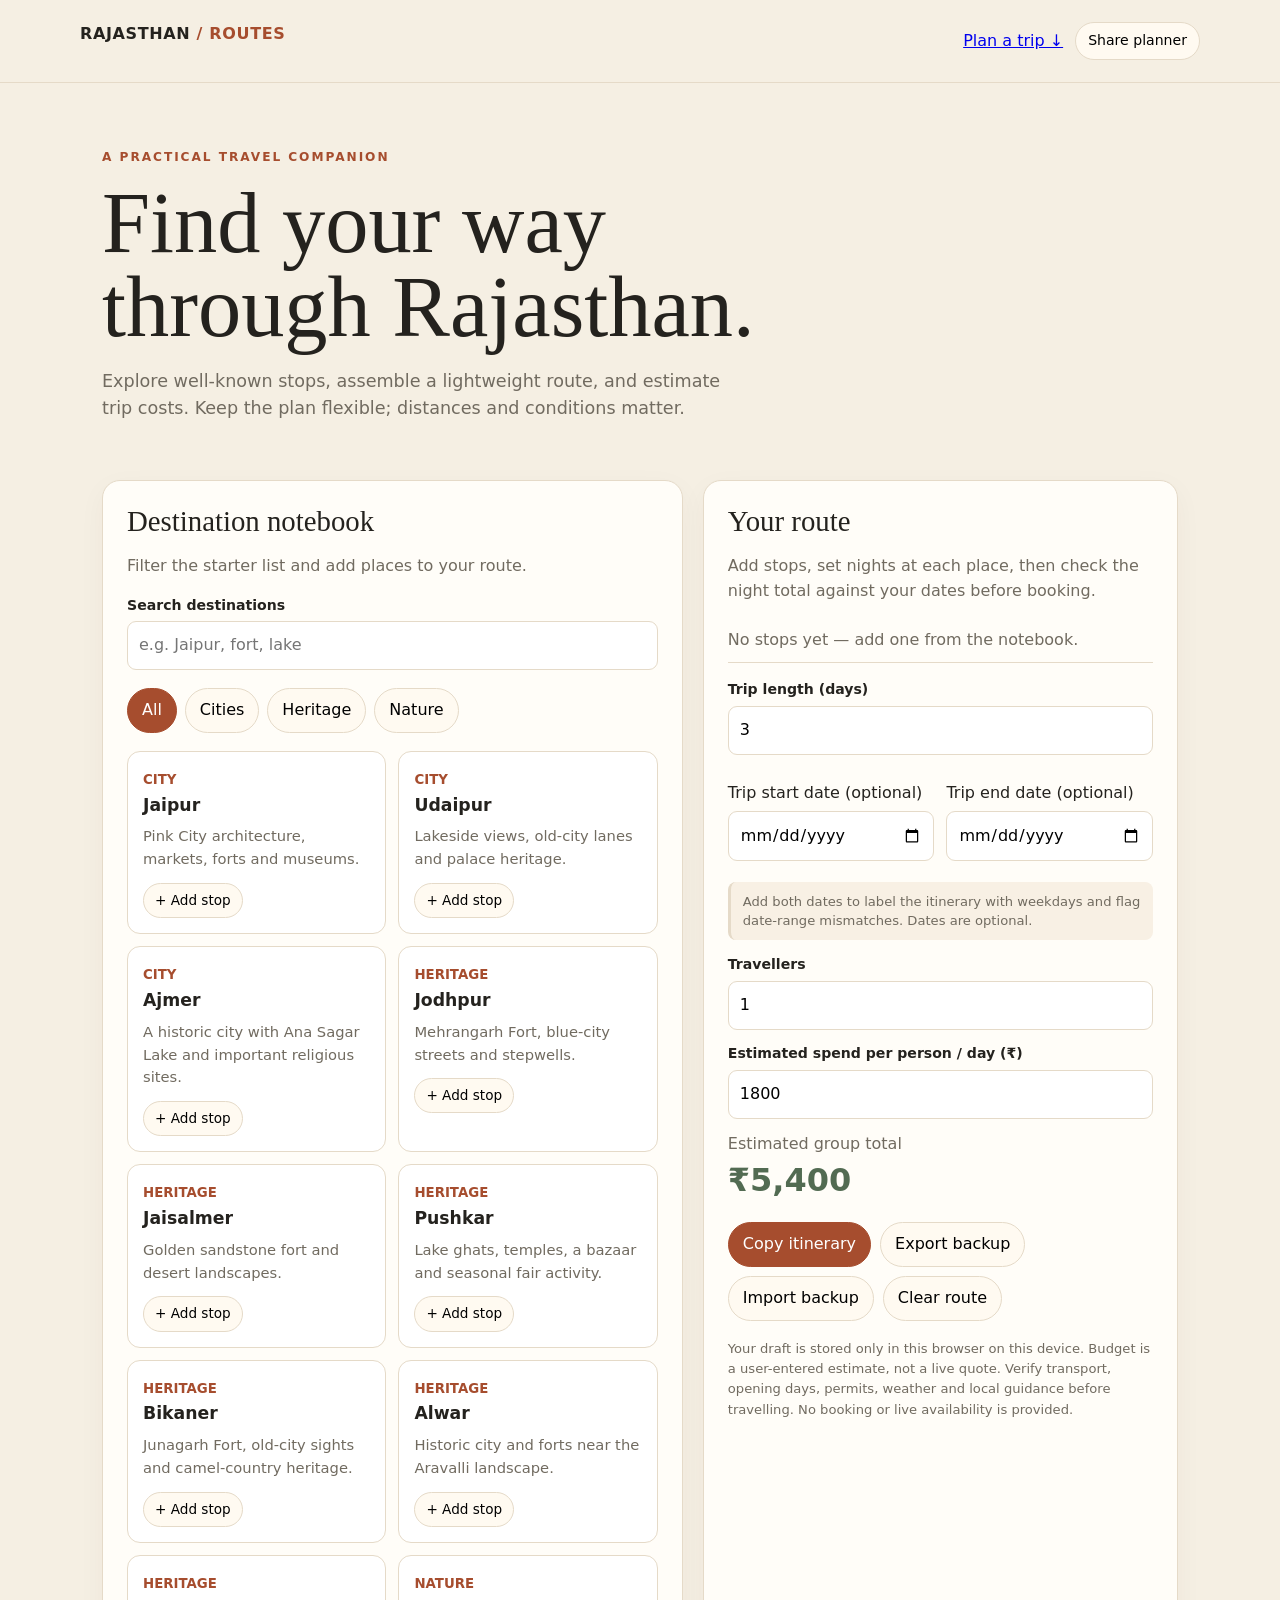
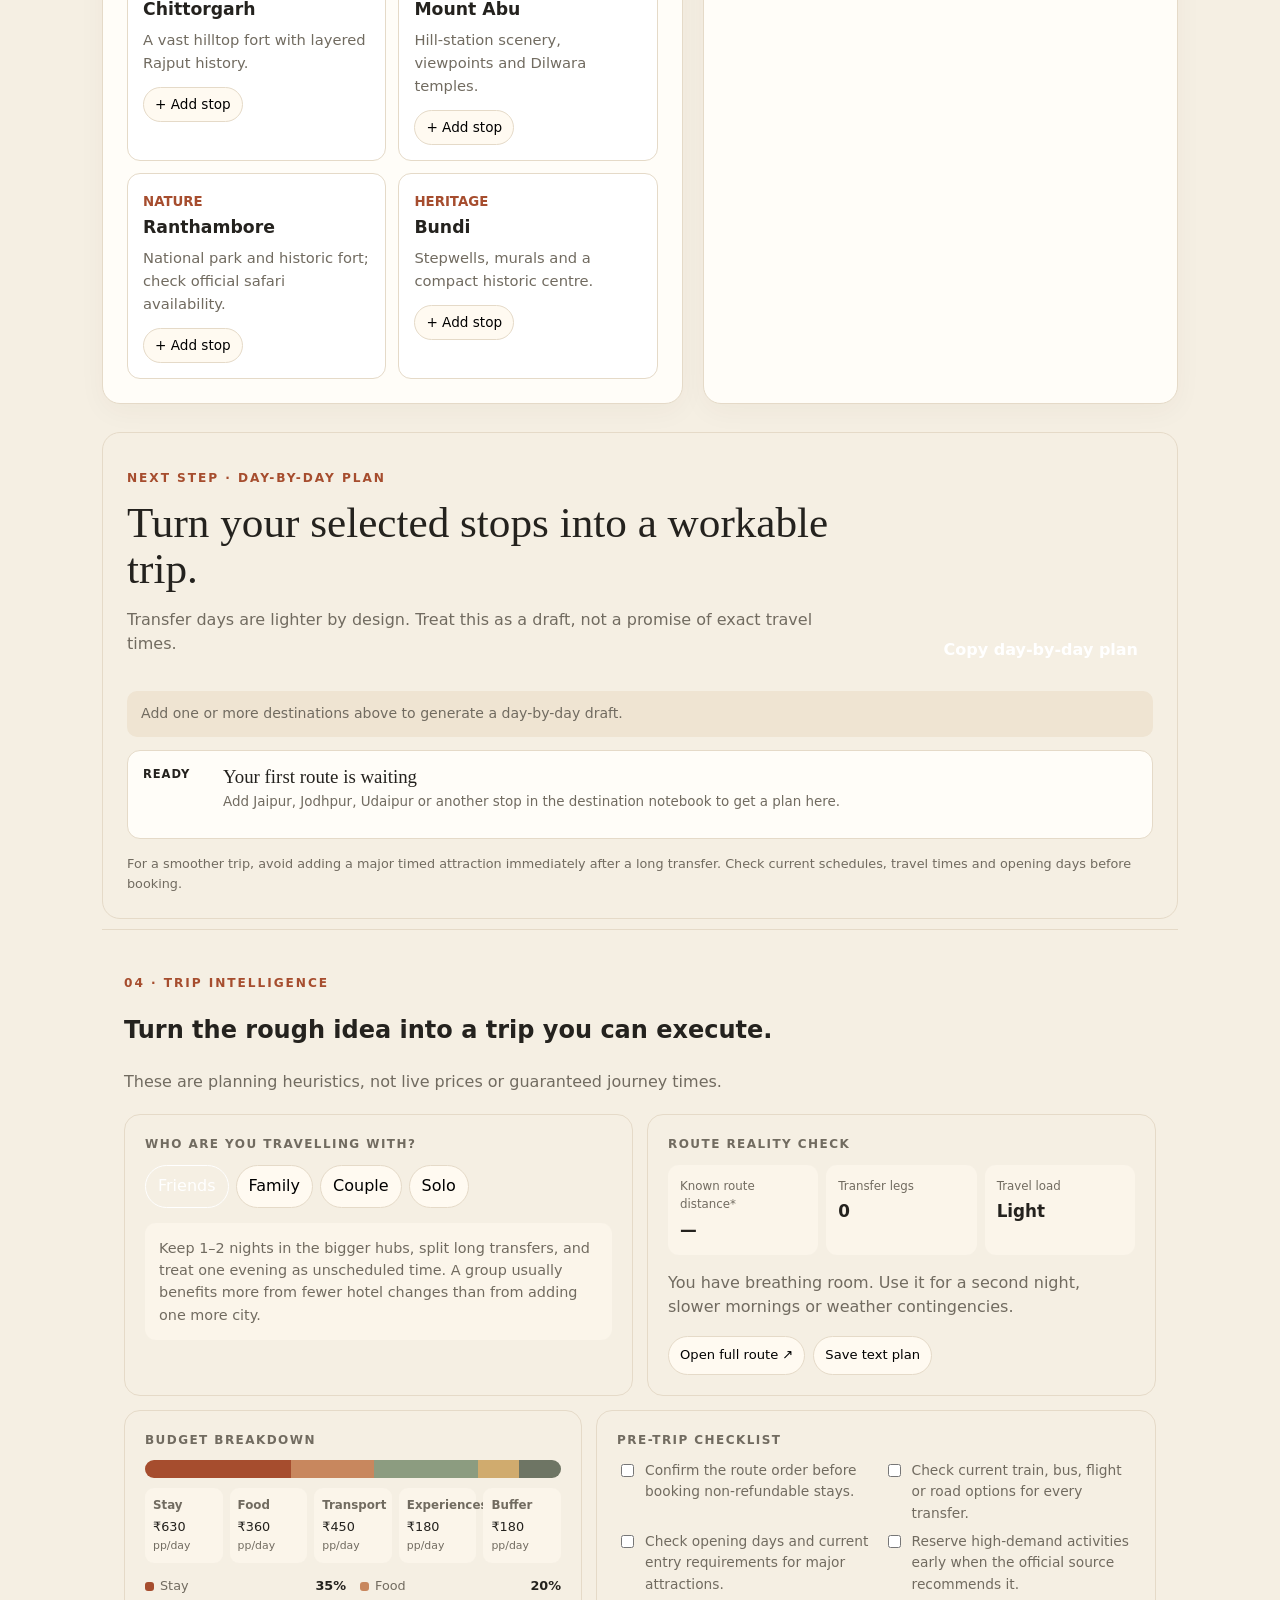
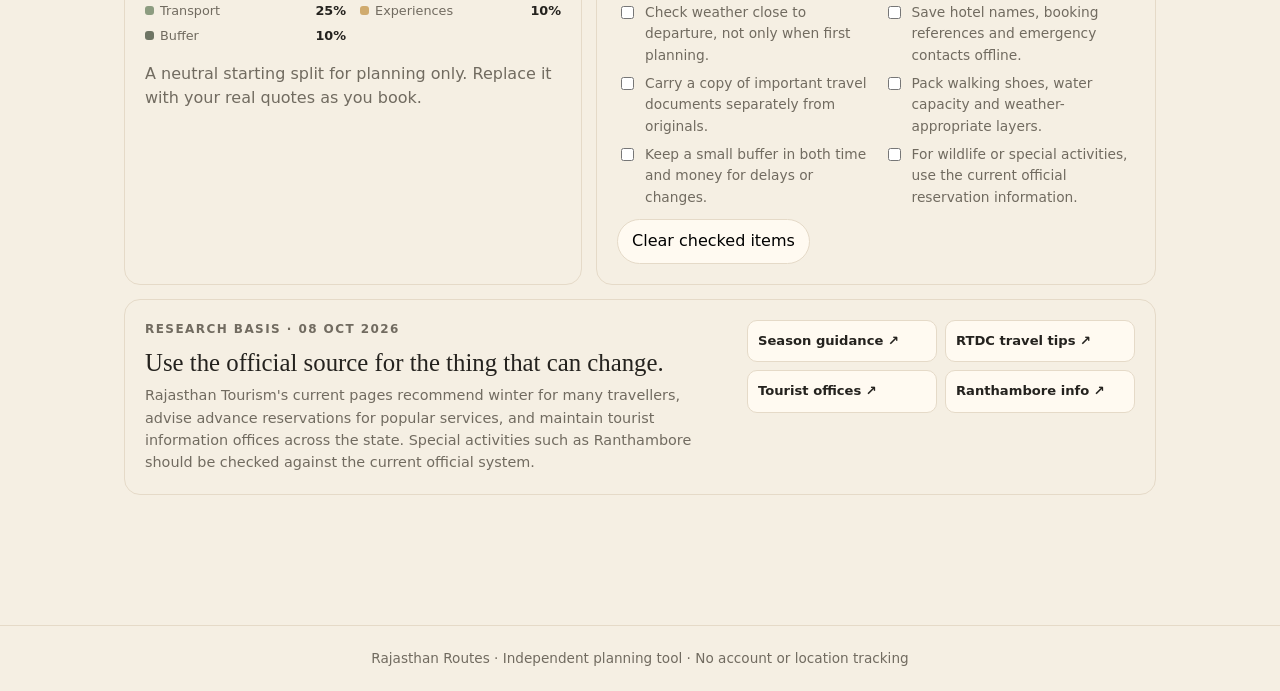
==== site/index.html @ c85e6651 "Add date- and overnight-aware Rajasthan trip planning" ====
<!doctype html>
<html lang="en"><head><meta charset="utf-8"><meta name="viewport" content="width=device-width, initial-scale=1"><meta name="theme-color" content="#a64d2e"><link rel="manifest" href="./manifest.webmanifest"><link rel="stylesheet" href="./itinerary.css"><link rel="stylesheet" href="./trip-intelligence.css"><meta name="description" content="Plan a practical Rajasthan trip with destination ideas, an itinerary builder and an editable budget."><title>Rajasthan Routes — Travel Companion</title>
<style>
:root{--ink:#24221e;--muted:#716b60;--paper:#f5efe3;--card:#fffdf8;--rust:#a64d2e;--line:#e5dac8;--green:#526b52}*{box-sizing:border-box}body{margin:0;background:var(--paper);color:var(--ink);font:16px/1.55 system-ui,sans-serif}header{padding:22px max(22px,calc((100vw - 1120px)/2));border-bottom:1px solid var(--line);display:flex;justify-content:space-between}.brand{font-weight:800;letter-spacing:.04em}.brand span{color:var(--rust)}.hero{max-width:1120px;margin:auto;padding:65px 22px 40px}.eyebrow{color:var(--rust);text-transform:uppercase;letter-spacing:.16em;font-size:.76rem;font-weight:800}.hero h1{font:clamp(2.7rem,7vw,5.4rem)/.98 Georgia,serif;max-width:760px;margin:14px 0}.hero p{max-width:620px;color:var(--muted);font-size:1.1rem}.wrap{max-width:1120px;margin:auto;padding:0 22px 70px}.tools{display:grid;grid-template-columns:1.1fr .9fr;gap:20px}.panel{background:var(--card);border:1px solid var(--line);border-radius:18px;padding:24px;box-shadow:0 8px 28px #4a35100a}.panel h2{font:1.8rem Georgia,serif;margin:0 0 8px}.muted{color:var(--muted)}.filters{display:flex;gap:8px;flex-wrap:wrap;margin:18px 0}.chip,button{border:1px solid var(--line);background:#fffaf1;border-radius:999px;padding:9px 14px;font:inherit;cursor:pointer}.chip[aria-pressed=true],button.primary{background:var(--rust);color:white;border-color:var(--rust)}.destinations{display:grid;grid-template-columns:repeat(2,minmax(0,1fr));gap:12px}.place{border:1px solid var(--line);border-radius:13px;padding:15px;background:#fff}.place h3{margin:0;font-size:1.08rem}.place small{color:var(--rust);font-weight:700}.place p{font-size:.92rem;color:var(--muted);margin:7px 0 12px}.place button{padding:6px 11px;font-size:.85rem}.field{display:grid;gap:5px;margin:13px 0}.field label{font-size:.88rem;font-weight:700}.field input{width:100%;padding:11px;border:1px solid var(--line);border-radius:9px;background:white;font:inherit}.route{list-style:none;padding:0;margin:16px 0}.route li{display:flex;justify-content:space-between;gap:12px;align-items:center;border-bottom:1px solid var(--line);padding:9px 0}.route button{border:0;background:transparent;color:var(--rust);padding:4px}.total{font-size:2rem;font-weight:800;color:var(--green)}.actions{display:flex;gap:9px;flex-wrap:wrap;margin-top:16px}.notice{font-size:.82rem;color:var(--muted);margin-top:18px}.footer{border-top:1px solid var(--line);padding:22px;text-align:center;color:var(--muted);font-size:.85rem}@media(max-width:760px){.tools{grid-template-columns:1fr}.destinations{grid-template-columns:1fr}.hero{padding-top:48px}}
</style></head><body>
<header><div class="brand">RAJASTHAN<span> / ROUTES</span></div><div class="header-actions"><a href="#planner">Plan a trip ↓</a><button type="button" id="shareBtn">Share planner</button></div></header>
<section class="hero"><div class="eyebrow">A practical travel companion</div><h1>Find your way through Rajasthan.</h1><p>Explore well-known stops, assemble a lightweight route, and estimate trip costs. Keep the plan flexible; distances and conditions matter.</p></section>
<main class="wrap"><div class="tools"><section class="panel"><h2>Destination notebook</h2><p class="muted">Filter the starter list and add places to your route.</p><div class="field"><label for="search">Search destinations</label><input id="search" type="search" placeholder="e.g. Jaipur, fort, lake" autocomplete="off"></div><div class="filters" role="group" aria-label="Filter destinations"><button class="chip" data-filter="All" aria-pressed="true">All</button><button class="chip" data-filter="City" aria-pressed="false">Cities</button><button class="chip" data-filter="Heritage" aria-pressed="false">Heritage</button><button class="chip" data-filter="Nature" aria-pressed="false">Nature</button></div><div class="destinations" id="destinations"></div></section>
<section class="panel" id="planner"><h2>Your route</h2><p class="muted">Add stops, set nights at each place, then check the night total against your dates before booking.</p><ol class="route" id="route"><li class="muted">No stops yet — add one from the notebook.</li></ol><div class="field"><label for="days">Trip length (days)</label><input id="days" type="number" min="1" max="30" value="3"></div><div class="date-grid">
<label class="field"><span>Trip start date (optional)</span><input id="startDate" type="date" autocomplete="off"></label>
<label class="field"><span>Trip end date (optional)</span><input id="endDate" type="date" autocomplete="off"></label>
</div>
<p class="date-notice" id="dateNotice" role="status" aria-live="polite">Add both dates to label the itinerary with weekdays and flag date-range mismatches. Dates are optional.</p><div class="field"><label for="people">Travellers</label><input id="people" type="number" min="1" max="20" value="1"></div><div class="field"><label for="daily">Estimated spend per person / day (₹)</label><input id="daily" type="number" min="0" step="500" value="1800"></div><div class="muted">Estimated group total</div><div class="total" id="total" aria-live="polite">₹5,400</div><div class="actions"><button class="primary" id="copy">Copy itinerary</button><button id="exportDraft" type="button">Export backup</button><button id="importDraftBtn" type="button">Import backup</button><input id="importDraftFile" type="file" accept="application/json,.json" hidden><button id="clear">Clear route</button></div><p class="notice">Your draft is stored only in this browser on this device. Budget is a user-entered estimate, not a live quote. Verify transport, opening days, permits, weather and local guidance before travelling. No booking or live availability is provided.</p></section></div><section class="itinerary-section" id="itinerary">
  <div class="itinerary-title">
    <div><p class="eyebrow">Next step · Day-by-day plan</p><h2>Turn your selected stops into a workable trip.</h2><p class="muted">Transfer days are lighter by design. Treat this as a draft, not a promise of exact travel times.</p></div>
    <button class="primary-button" id="itineraryCopy" type="button">Copy day-by-day plan</button>
  </div>
  <div class="itinerary-summary" id="itinerarySummary" aria-live="polite"></div>
  <div class="itinerary-timeline" id="timeline" aria-live="polite"></div>
  <p class="itinerary-footnote">For a smoother trip, avoid adding a major timed attraction immediately after a long transfer. Check current schedules, travel times and opening days before booking.</p>
</section><section class="intelligence" id="trip-intelligence">
<div class="intel-head"><div><p class="eyebrow">04 · Trip intelligence</p><h2>Turn the rough idea into a trip you can execute.</h2><p class="muted">These are planning heuristics, not live prices or guaranteed journey times.</p></div></div>
<div class="intel-grid">
<article class="intel-card lens-card"><div class="card-kicker">Who are you travelling with?</div><div class="lens-row" id="lensRow"><button type="button" data-lens="friends" class="lens active">Friends</button><button type="button" data-lens="family" class="lens">Family</button><button type="button" data-lens="couple" class="lens">Couple</button><button type="button" data-lens="solo" class="lens">Solo</button></div><div class="lens-output" id="lensOutput"></div></article>
<article class="intel-card reality-card"><div class="card-kicker">Route reality check</div><div class="reality-grid"><div><span>Known route distance*</span><strong id="routeKm">—</strong></div><div><span>Transfer legs</span><strong id="transferLegs">—</strong></div><div><span>Travel load</span><strong id="travelLoad">—</strong></div></div><p id="routeAdvice" class="muted"></p><div class="actions-row"><button class="btn tiny" id="mapsRouteBtn" type="button">Open full route ↗</button><button class="btn tiny" id="downloadBtn" type="button">Save text plan</button></div></article>
</div>
<div class="intel-grid lower">
<article class="intel-card budget-card"><div class="card-kicker">Budget breakdown</div><div class="budget-bar" id="budgetBar"><span data-part="stay"></span><span data-part="food"></span><span data-part="transport"></span><span data-part="experiences"></span><span data-part="buffer"></span></div><div class="budget-amounts" id="budgetAmounts" aria-live="polite"></div><div class="budget-legend"><span><i></i>Stay <b>35%</b></span><span><i></i>Food <b>20%</b></span><span><i></i>Transport <b>25%</b></span><span><i></i>Experiences <b>10%</b></span><span><i></i>Buffer <b>10%</b></span></div><p class="muted">A neutral starting split for planning only. Replace it with your real quotes as you book.</p></article>
<article class="intel-card checklist-card"><div class="card-kicker">Pre-trip checklist</div><div id="checklist" class="checklist"></div><button type="button" class="text-btn" id="clearChecks">Clear checked items</button></article>
</div>
<article class="intel-card source-card"><div><div class="card-kicker">Research basis · 08 Oct 2026</div><h3>Use the official source for the thing that can change.</h3><p>Rajasthan Tourism's current pages recommend winter for many travellers, advise advance reservations for popular services, and maintain tourist information offices across the state. Special activities such as Ranthambore should be checked against the current official system.</p></div><div class="source-links"><a href="https://www.tourism.rajasthan.gov.in/best-time-to-visit.html" target="_blank" rel="noopener noreferrer">Season guidance ↗</a><a href="https://rtdc.tourism.rajasthan.gov.in/Pages/TravelTips.aspx" target="_blank" rel="noopener noreferrer">RTDC travel tips ↗</a><a href="https://www.tourism.rajasthan.gov.in/contact-us.html" target="_blank" rel="noopener noreferrer">Tourist offices ↗</a><a href="https://www.tourism.rajasthan.gov.in/content/rajasthan-tourism/en/tourist-destinations/ranthambore.html" target="_blank" rel="noopener noreferrer">Ranthambore info ↗</a></div></article>
</section></main>
<footer class="footer">Rajasthan Routes · Independent planning tool · No account or location tracking</footer>
<script>
(function(){
const places=[{name:"Jaipur",kind:"City",detail:"Pink City architecture, markets, forts and museums."},{name:"Udaipur",kind:"City",detail:"Lakeside views, old-city lanes and palace heritage."},{name:"Ajmer",kind:"City",detail:"A historic city with Ana Sagar Lake and important religious sites."},{name:"Jodhpur",kind:"Heritage",detail:"Mehrangarh Fort, blue-city streets and stepwells."},{name:"Jaisalmer",kind:"Heritage",detail:"Golden sandstone fort and desert landscapes."},{name:"Pushkar",kind:"Heritage",detail:"Lake ghats, temples, a bazaar and seasonal fair activity."},{name:"Bikaner",kind:"Heritage",detail:"Junagarh Fort, old-city sights and camel-country heritage."},{name:"Alwar",kind:"Heritage",detail:"Historic city and forts near the Aravalli landscape."},{name:"Chittorgarh",kind:"Heritage",detail:"A vast hilltop fort with layered Rajput history."},{name:"Mount Abu",kind:"Nature",detail:"Hill-station scenery, viewpoints and Dilwara temples."},{name:"Ranthambore",kind:"Nature",detail:"National park and historic fort; check official safari availability."},{name:"Bundi",kind:"Heritage",detail:"Stepwells, murals and a compact historic centre."}];
let filter="All",query="",route=[],nightsByStop={};const defaultNights={Jaipur:2,Udaipur:2,Ajmer:1,Jodhpur:2,Jaisalmer:2,Pushkar:1,Bikaner:1,Alwar:1,Chittorgarh:1,"Mount Abu":2,Ranthambore:2,Bundi:1};const $=s=>document.querySelector(s);const fmt=n=>"₹"+Math.max(0,Math.round(n)).toLocaleString("en-IN");
function renderPlaces(){const list=places.filter(p=>(filter==="All"||p.kind===filter)&&(!query||((p.name+" "+p.kind+" "+p.detail).toLowerCase().includes(query))));$("#destinations").innerHTML=list.map(p=>'<article class="place"><small>'+p.kind.toUpperCase()+'</small><h3>'+p.name+'</h3><p>'+p.detail+'</p><button type="button" data-add="'+p.name+'">+ Add stop</button></article>').join("");document.querySelectorAll("[data-add]").forEach(b=>b.addEventListener("click",()=>{const n=b.dataset.add;if(!route.includes(n)){route.push(n);if(!Number.isInteger(nightsByStop[n]))nightsByStop[n]=defaultNights[n]||1}renderRoute();save()}))}
function renderRoute(){const el=$("#route");el.innerHTML=route.length?route.map((n,i)=>'<li data-city="'+n+'"><span class="route-city"><strong>'+(i+1)+'. '+n+'</strong><label class="night-control" for="nights-'+i+'">Nights<input id="nights-'+i+'" type="number" min="0" max="14" step="1" inputmode="numeric" data-nights="'+n+'" value="'+(Number.isInteger(nightsByStop[n])?nightsByStop[n]:(defaultNights[n]||1))+'" aria-label="Nights in '+n+'"></label></span><span class="route-actions"><button type="button" aria-label="Move '+n+' up" data-up="'+i+'" '+(i===0?"disabled":"")+'>↑</button><button type="button" aria-label="Remove '+n+'" data-remove="'+i+'">Remove</button></span></li>').join(""):'<li class="muted">No stops yet — add one from the notebook.</li>';document.querySelectorAll("[data-nights]").forEach(input=>input.addEventListener("change",()=>{const raw=input.value.trim();if(raw===""){input.value=String(nightsByStop[input.dataset.nights]??defaultNights[input.dataset.nights]??1);return}const value=Number(raw);if(!Number.isFinite(value)){input.value=String(nightsByStop[input.dataset.nights]??1);return}nightsByStop[input.dataset.nights]=Math.max(0,Math.min(14,Math.round(value)));input.value=String(nightsByStop[input.dataset.nights]);save();window.dispatchEvent(new Event("rr:nights-changed"))}));document.querySelectorAll("[data-up]").forEach(b=>b.addEventListener("click",()=>{const i=Number(b.dataset.up);if(i>0){[route[i-1],route[i]]=[route[i],route[i-1]];renderRoute();save()}}));document.querySelectorAll("[data-remove]").forEach(b=>b.addEventListener("click",()=>{route.splice(Number(b.dataset.remove),1);renderRoute();save()}));updateTotal()}
function save(){try{localStorage.setItem("rajasthan-routes",JSON.stringify({route,nightsByStop,days:$("#days").value,people:$("#people").value,daily:$("#daily").value,startDate:$("#startDate").value,endDate:$("#endDate").value}))}catch(e){}}
function updateTotal(){const days=Math.max(1,Math.min(30,Number($("#days").value)||1)),people=Math.max(1,Math.min(20,Number($("#people").value)||1)),daily=Math.max(0,Number($("#daily").value)||0);$("#total").textContent=fmt(days*people*daily);save()}
function validDate(value){if(!/^[0-9]{4}-[0-9]{2}-[0-9]{2}$/.test(value||""))return null;const parts=value.split("-").map(Number);const date=new Date(parts[0],parts[1]-1,parts[2],12);return date.getFullYear()===parts[0]&&date.getMonth()===parts[1]-1&&date.getDate()===parts[2]?date:null}
function seasonHint(date){if(!date)return "";const month=date.getMonth()+1;if([11,12,1,2].includes(month))return "Season prompt: pack a light warm layer for cooler mornings/evenings.";if([3,4,5,6].includes(month))return "Season prompt: heat can be intense; schedule outdoor visits earlier and check local forecasts.";if([7,8,9].includes(month))return "Season prompt: monsoon conditions vary; leave road-transfer buffers and recheck weather.";return "Season prompt: conditions vary by region in October; check the forecast closer to travel."}
function syncTripDates(){const start=$("#startDate").value,end=$("#endDate").value,startDate=validDate(start),endDate=validDate(end),notice=$("#dateNotice");$("#endDate").min=start||"";if((start&&!startDate)||(end&&!endDate)){notice.textContent="Enter valid calendar dates, or leave a date field empty.";notice.dataset.state="error";$("#days").readOnly=false;save();window.dispatchEvent(new Event("rr:dates-changed"));return}
if(startDate&&endDate){const days=Math.round((Date.UTC(endDate.getFullYear(),endDate.getMonth(),endDate.getDate())-Date.UTC(startDate.getFullYear(),startDate.getMonth(),startDate.getDate()))/86400000)+1;if(days<1){notice.textContent="End date must be on or after the start date.";notice.dataset.state="error";$("#days").readOnly=false;save();window.dispatchEvent(new Event("rr:dates-changed"));return}$("#days").readOnly=true;if(days>30){$("#days").value="30";notice.textContent="This is a "+days+"-day calendar range; the planner supports up to 30 days. Shorten the dates for a complete dated itinerary. "+seasonHint(startDate);notice.dataset.state="warning"}else{$("#days").value=String(days);notice.textContent=days+" calendar day"+(days===1?"":"s")+" selected. Trip length is derived from the dates. "+seasonHint(startDate)+" This is general guidance, not a forecast.";notice.dataset.state="valid"}updateTotal()}
else{$("#days").readOnly=false;notice.textContent=(startDate?"Start date saved. Add an end date to calculate trip length. "+seasonHint(startDate):endDate?"End date saved. Add a start date to calculate trip length.":"Dates are optional. Add both dates to label the itinerary with weekdays and flag date-range mismatches.");notice.dataset.state="neutral";save()}
window.dispatchEvent(new Event("rr:dates-changed"))}
$("#startDate").addEventListener("change",syncTripDates);$("#endDate").addEventListener("change",syncTripDates);
document.querySelectorAll("[data-filter]").forEach(b=>b.addEventListener("click",()=>{filter=b.dataset.filter;document.querySelectorAll("[data-filter]").forEach(x=>x.setAttribute("aria-pressed",String(x===b)));renderPlaces()}));["days","people","daily"].forEach(id=>$("#"+id).addEventListener("input",updateTotal));$("#search").addEventListener("input",e=>{query=e.target.value.trim().toLowerCase();renderPlaces()});try{const saved=JSON.parse(localStorage.getItem("rajasthan-routes")||"null");if(saved){route=Array.isArray(saved.route)?saved.route.filter(n=>places.some(p=>p.name===n)):[];if(saved.nightsByStop&&typeof saved.nightsByStop==="object")nightsByStop=Object.fromEntries(Object.entries(saved.nightsByStop).filter(([name,value])=>places.some(p=>p.name===name)&&Number.isInteger(value)&&value>=0&&value<=14));route.forEach(name=>{if(!Number.isInteger(nightsByStop[name]))nightsByStop[name]=defaultNights[name]||1});if(saved.days)$("#days").value=saved.days;if(saved.people)$("#people").value=saved.people;if(saved.daily)$("#daily").value=saved.daily;if(saved.startDate)$("#startDate").value=saved.startDate;if(saved.endDate)$("#endDate").value=saved.endDate}}catch(e){}
$("#clear").addEventListener("click",()=>{route=[];nightsByStop={};renderRoute();save()});
$("#shareBtn").addEventListener("click",async()=>{
 const button=$("#shareBtn"),original=button.textContent;
 try{
   if(navigator.share){await navigator.share({title:"Rajasthan Routes",text:"Plan a Rajasthan trip with this travel companion.",url:window.location.href});button.textContent="Shared"}
   else if(navigator.clipboard&&navigator.clipboard.writeText){await navigator.clipboard.writeText(window.location.href);button.textContent="Link copied"}
   else{const input=document.createElement("textarea");input.value=window.location.href;document.body.appendChild(input);input.select();const ok=document.execCommand("copy");input.remove();if(!ok)throw new Error("Copy unavailable");button.textContent="Link copied"}
 }catch(error){if(error&&error.name==="AbortError")return;button.textContent="Copy URL manually";window.setTimeout(()=>button.textContent=original,2500);return}
 window.setTimeout(()=>button.textContent=original,1800);
});
function notifyDraft(message){const notice=$("#toast");if(!notice)return;notice.textContent=message;notice.classList.add("show");window.setTimeout(()=>notice.classList.remove("show"),2200)}
function boundedNumber(value,min,max,fallback){const n=Number(value);return Number.isFinite(n)?Math.max(min,Math.min(max,n)):fallback}
$("#exportDraft").addEventListener("click",()=>{
 let checks={},lens="friends";
 try{checks=JSON.parse(localStorage.getItem("rr-checks")||"{}");lens=localStorage.getItem("rr-lens")||lens}catch(e){}
 const data={version:1,exportedAt:new Date().toISOString(),route:route.slice(),nightsByStop,days:boundedNumber($("#days").value,1,30,3),startDate:$("#startDate").value,endDate:$("#endDate").value,people:boundedNumber($("#people").value,1,20,1),daily:boundedNumber($("#daily").value,0,100000,1800),checks,lens};
 const blob=new Blob([JSON.stringify(data,null,2)],{type:"application/json;charset=utf-8"});const url=URL.createObjectURL(blob);const a=document.createElement("a");a.href=url;a.download="rajasthan-trip-backup.json";document.body.appendChild(a);a.click();window.setTimeout(()=>{URL.revokeObjectURL(url);a.remove()},500);notifyDraft("Trip backup exported. Move the JSON file to import it on another device.");
});
$("#importDraftBtn").addEventListener("click",()=>$("#importDraftFile").click());
$("#importDraftFile").addEventListener("change",async event=>{
 const file=event.target.files&&event.target.files[0];if(!file)return;
 try{
  const data=JSON.parse(await file.text());
  if(!data||data.version!==1||!Array.isArray(data.route))throw new Error("This is not a supported Rajasthan Routes backup.");
  const allowed=places.map(place=>place.name);const incoming=data.route.filter(name=>typeof name==="string"&&allowed.includes(name));
  route=incoming;nightsByStop={};if(data.nightsByStop&&typeof data.nightsByStop==="object")Object.entries(data.nightsByStop).forEach(([name,value])=>{if(allowed.includes(name)&&Number.isInteger(value)&&value>=0&&value<=14)nightsByStop[name]=value});route.forEach(name=>{if(!Number.isInteger(nightsByStop[name]))nightsByStop[name]=defaultNights[name]||1});$("#days").value=boundedNumber(data.days,1,30,3);$("#startDate").value=typeof data.startDate==="string"?data.startDate:"";$("#endDate").value=typeof data.endDate==="string"?data.endDate:"";$("#people").value=boundedNumber(data.people,1,20,1);$("#daily").value=boundedNumber(data.daily,0,100000,1800);
  try{if(data.checks&&typeof data.checks==="object")localStorage.setItem("rr-checks",JSON.stringify(data.checks));if(["friends","family","couple","solo"].includes(data.lens))localStorage.setItem("rr-lens",data.lens)}catch(e){}
  renderRoute();if($("#startDate").value||$("#endDate").value)syncTripDates();else save();renderPlaces();window.dispatchEvent(new Event("rr:backup-imported"));window.dispatchEvent(new Event("rr:nights-changed"));notifyDraft(incoming.length===data.route.length?"Trip backup imported.":"Backup imported; unsupported destination names were skipped.");
 }catch(error){notifyDraft(error.message||"Could not import that backup.");}
 finally{event.target.value=""}
});$("#copy").addEventListener("click",async()=>{const text="Rajasthan trip draft\nStops: "+(route.length?route.join(" → "):"Not selected")+"\nNights per stop: "+(route.length?route.map(n=>n+" — "+(nightsByStop[n]??defaultNights[n]??1)+" night(s)").join(", "):"Not assigned")+"\nDays: "+$("#days").value+"\nStart date: "+($("#startDate").value||"Not set")+"\nEnd date: "+($("#endDate").value||"Not set")+"\nTravellers: "+$("#people").value+"\nEstimated group budget: "+$("#total").textContent;try{await navigator.clipboard.writeText(text);$("#copy").textContent="Copied"}catch(e){const area=document.createElement("textarea");area.value=text;document.body.appendChild(area);area.select();document.execCommand("copy");area.remove();$("#copy").textContent="Copied"}});renderPlaces();renderRoute();if($("#startDate").value||$("#endDate").value)syncTripDates();else updateTotal();
})();
</script><script>if("serviceWorker" in navigator){window.addEventListener("load",()=>navigator.serviceWorker.register("./sw.js").catch(()=>{}))}</script><script src="./itinerary.js"></script><script src="./trip-intelligence.js"></script></body></html>
---- site/itinerary.css ----
.itinerary-section{margin:28px 0 10px;padding:24px;background:var(--paper);border:1px solid var(--line);border-radius:18px;box-shadow:var(--shadow)}.itinerary-title{display:flex;justify-content:space-between;align-items:end;gap:20px;margin-bottom:18px}.itinerary-title h2{font:clamp(1.8rem,4vw,2.7rem)/1.06 Georgia,serif;margin:0}.itinerary-title p:not(.eyebrow){color:var(--muted);max-width:700px}.primary-button{background:var(--accent);color:white;border:1px solid var(--accent);border-radius:999px;padding:10px 15px;font-weight:750;cursor:pointer;white-space:nowrap}.primary-button:hover{background:var(--accent-dark)}.itinerary-summary{background:#efe4d2;border-radius:10px;padding:12px 14px;margin-bottom:13px;color:var(--muted);font-size:.88rem}.itinerary-timeline{display:grid;gap:10px}.itinerary-day{display:grid;grid-template-columns:65px 1fr;gap:15px;border:1px solid var(--line);background:#fffdf8;border-radius:13px;padding:15px}.day-tag{font-size:.72rem;text-transform:uppercase;letter-spacing:.08em;color:var(--accent);font-weight:850}.itinerary-day h3{margin:0;font:1.18rem Georgia,serif}.itinerary-day p{margin:4px 0 10px;color:var(--muted);font-size:.84rem}.day-stops{display:grid;grid-template-columns:repeat(3,minmax(0,1fr));gap:8px}.day-stop{background:#fbf5ea;padding:10px;border-radius:9px}.day-stop strong{display:block;color:var(--accent);font-size:.72rem;text-transform:uppercase;letter-spacing:.07em}.day-stop span{font-size:.84rem}.itinerary-footnote{color:var(--muted);font-size:.8rem;margin:15px 0 0}@media(max-width:700px){.itinerary-section{padding:18px 14px}.itinerary-title{align-items:start;flex-direction:column}.itinerary-day{grid-template-columns:50px 1fr;padding:11px}.day-stops{grid-template-columns:1fr}.primary-button{width:100%}}
.date-grid{display:grid;grid-template-columns:1fr 1fr;gap:12px}.date-notice{font-size:.82rem;line-height:1.45;color:var(--muted);background:#f8f0e4;border-left:3px solid var(--line);border-radius:8px;padding:10px 12px;margin:8px 0 14px}.date-notice[data-state=valid]{border-left-color:var(--sage)}.date-notice[data-state=warning],.date-notice[data-state=error]{border-left-color:var(--accent);color:var(--accent-dark)}.day-tag span{display:block;margin-top:5px;font-size:.69rem;font-weight:650;letter-spacing:0;text-transform:none;color:var(--muted);white-space:nowrap}.day-tag{min-width:65px}@media(max-width:620px){.date-grid{grid-template-columns:1fr;gap:0}.day-tag span{white-space:normal}}

.route li{gap:10px;align-items:center}.route-city{display:flex;flex-direction:column;gap:6px;min-width:0}.night-control{display:inline-flex;align-items:center;gap:7px;font-size:.76rem;color:var(--muted);font-weight:700}.night-control input{width:66px;min-height:34px;padding:5px 7px;border:1px solid var(--line);border-radius:8px;background:#fffdf8;color:var(--ink);font:inherit;font-size:.88rem}.route-actions{display:flex;align-items:center;gap:5px;flex-shrink:0}.route-actions button{min-height:34px}.route li strong{overflow-wrap:anywhere}@media(max-width:440px){.route li{align-items:flex-start}.route-actions{padding-top:2px}.night-control input{width:58px}}
---- site/trip-intelligence.css ----
.intelligence{max-width:1180px;margin:0 auto;padding:32px 22px 60px;border-top:1px solid var(--line)}.intel-head{margin-bottom:20px}.intel-grid{display:grid;grid-template-columns:1fr 1fr;gap:14px;margin-bottom:14px}.intel-card{background:var(--paper);border:1px solid var(--line);border-radius:16px;padding:20px;box-shadow:var(--shadow)}.card-kicker{font-size:.75rem;text-transform:uppercase;letter-spacing:.12em;color:var(--muted);font-weight:800;margin-bottom:11px}.lens-row{display:flex;flex-wrap:wrap;gap:7px}.lens{border:1px solid var(--line);background:#fffaf1;border-radius:999px;padding:8px 12px;cursor:pointer}.lens.active{background:var(--accent);border-color:var(--accent);color:white}.lens-output{margin-top:15px;padding:14px;border-radius:11px;background:#fbf5ea;color:var(--muted);font-size:.9rem}.reality-grid{display:grid;grid-template-columns:repeat(3,1fr);gap:8px}.reality-grid div{background:#fbf5ea;border-radius:11px;padding:12px}.reality-grid span{display:block;font-size:.74rem;color:var(--muted)}.reality-grid strong{display:block;margin-top:3px;font-size:1.05rem}.actions-row{display:flex;gap:8px;flex-wrap:wrap;margin-top:14px}.btn.tiny{padding:8px 11px;font-size:.82rem}.lower{grid-template-columns:.9fr 1.1fr}.budget-bar{height:18px;border-radius:999px;overflow:hidden;display:flex;background:#eee4d5}.budget-bar span{height:100%;display:block}.budget-bar span[data-part=stay]{width:35%;background:#a64d2e}.budget-bar span[data-part=food]{width:20%;background:#c8875e}.budget-bar span[data-part=transport]{width:25%;background:#8c9c80}.budget-bar span[data-part=experiences]{width:10%;background:#d0ab6e}.budget-bar span[data-part=buffer]{width:10%;background:#6e7564}.budget-legend{display:grid;grid-template-columns:1fr 1fr;gap:5px 14px;margin-top:13px;font-size:.8rem;color:var(--muted)}.budget-legend span{display:flex;align-items:center;gap:6px}.budget-legend i{display:inline-block;width:9px;height:9px;border-radius:3px;background:var(--line)}.budget-legend span:nth-child(1) i{background:#a64d2e}.budget-legend span:nth-child(2) i{background:#c8875e}.budget-legend span:nth-child(3) i{background:#8c9c80}.budget-legend span:nth-child(4) i{background:#d0ab6e}.budget-legend span:nth-child(5) i{background:#6e7564}.budget-legend b{color:var(--ink);margin-left:auto}.checklist{display:grid;grid-template-columns:1fr 1fr;gap:7px 15px;margin-bottom:11px}.check-item{display:flex;gap:8px;align-items:flex-start;font-size:.86rem;color:var(--muted)}.check-item input{margin-top:4px;accent-color:var(--accent)}.check-item.done span{text-decoration:line-through;opacity:.6}.source-card{display:grid;grid-template-columns:1.2fr .8fr;gap:20px;align-items:start}.source-card h3{font:1.55rem Georgia,serif;margin:0 0 7px}.source-card p{margin:0;color:var(--muted);font-size:.9rem}.source-links{display:grid;grid-template-columns:1fr 1fr;gap:8px}.source-links a{border:1px solid var(--line);border-radius:10px;padding:10px;text-decoration:none;color:var(--accent);font-size:.82rem;font-weight:700;background:#fffaf1}@media(max-width:760px){.intelligence{padding:25px 16px 45px}.intel-grid,.lower,.source-card{grid-template-columns:1fr}.reality-grid{grid-template-columns:1fr 1fr}.checklist{grid-template-columns:1fr}.source-links{grid-template-columns:1fr 1fr}}@media(max-width:460px){.reality-grid{grid-template-columns:1fr}.source-links{grid-template-columns:1fr}.budget-legend{grid-template-columns:1fr}.lens{flex:1}}
.budget-amounts{display:grid;grid-template-columns:repeat(5,minmax(0,1fr));gap:7px;margin-top:10px}.budget-amounts span{display:grid;gap:2px;background:#fbf5ea;padding:8px;border-radius:9px;font-size:.8rem;font-variant-numeric:tabular-nums}.budget-amounts strong{font-size:.74rem;color:var(--muted)}.budget-amounts small{font-size:.68rem;color:var(--muted)}@media(max-width:760px){.budget-amounts{grid-template-columns:repeat(2,minmax(0,1fr))}.budget-amounts span:last-child{grid-column:span 2}}
.header-actions{display:flex;align-items:center;gap:12px}.header-actions button{padding:7px 12px;font-size:.88rem}
@media(max-width:760px){header{gap:10px;flex-wrap:wrap;padding:14px 16px}.header-actions{gap:8px;flex-wrap:wrap;justify-content:flex-end}.header-actions a,.header-actions button{font-size:.82rem}.header-actions button{padding:7px 9px}}
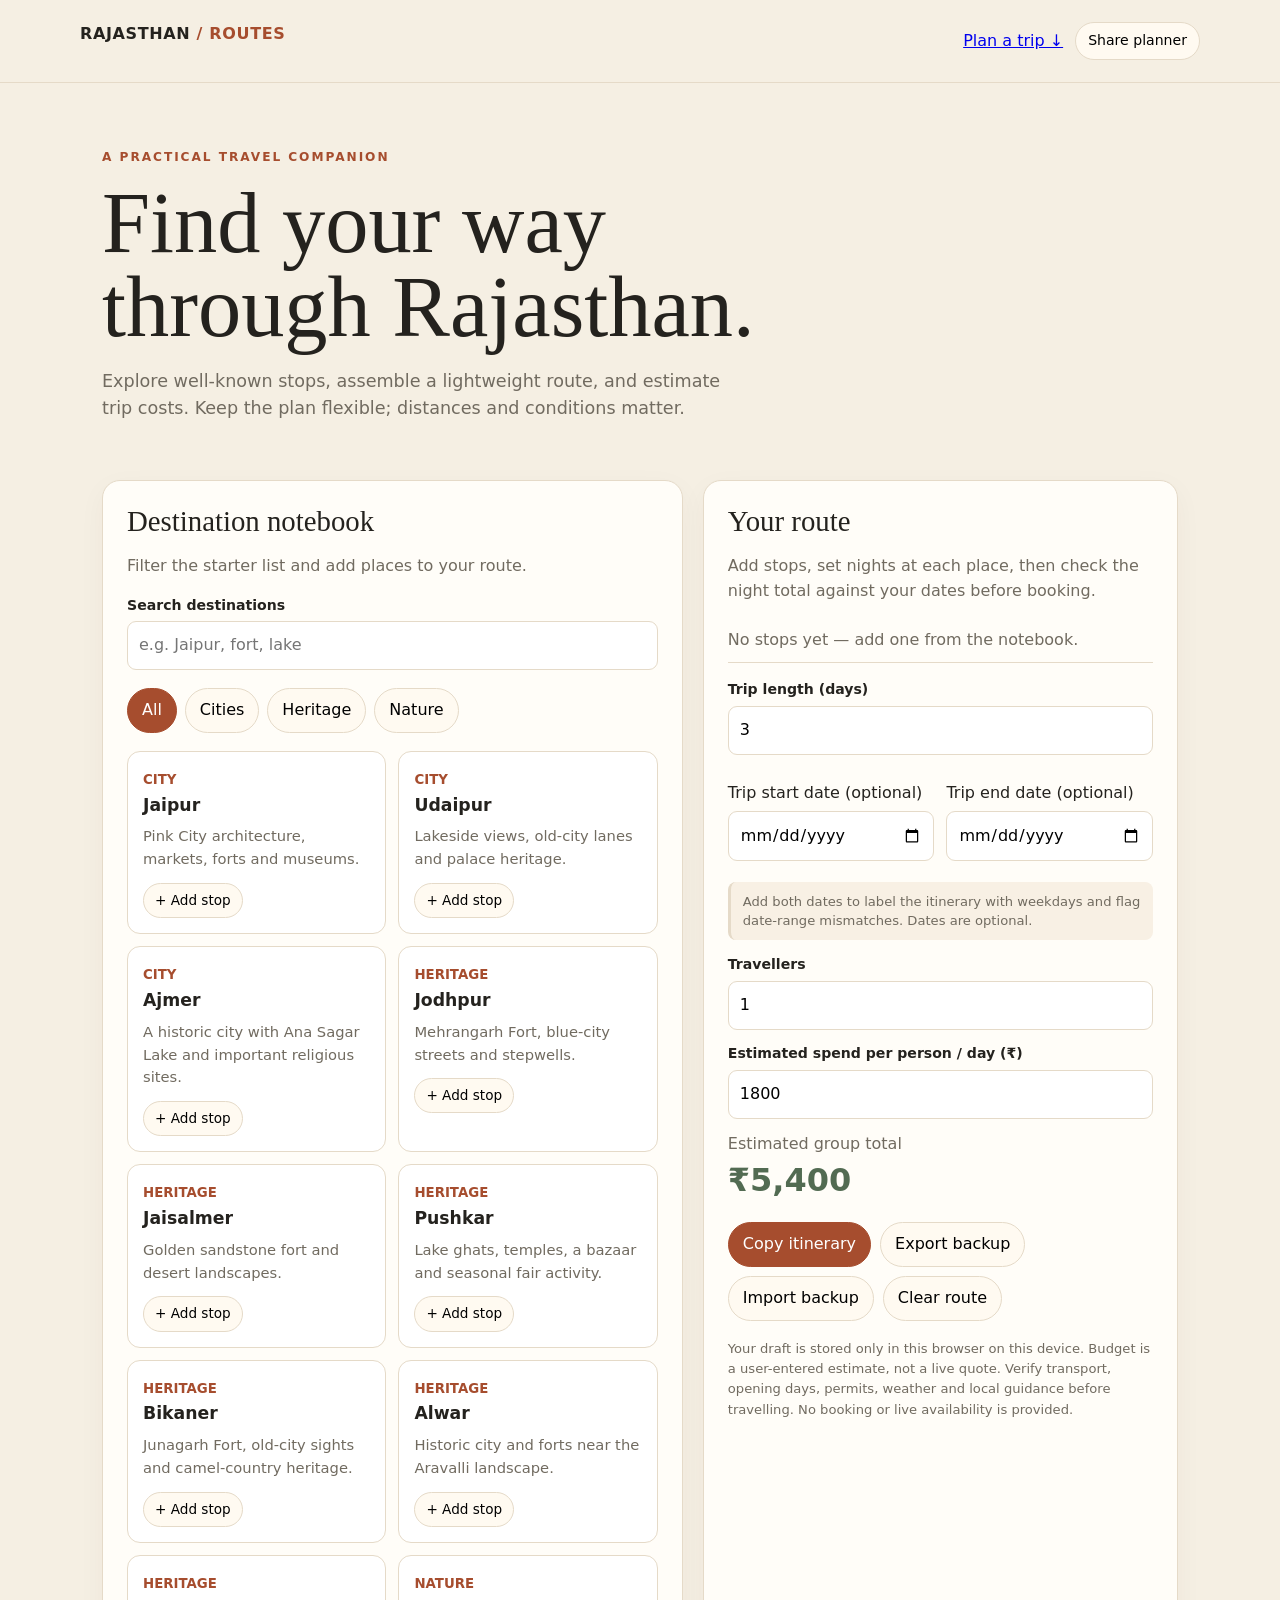
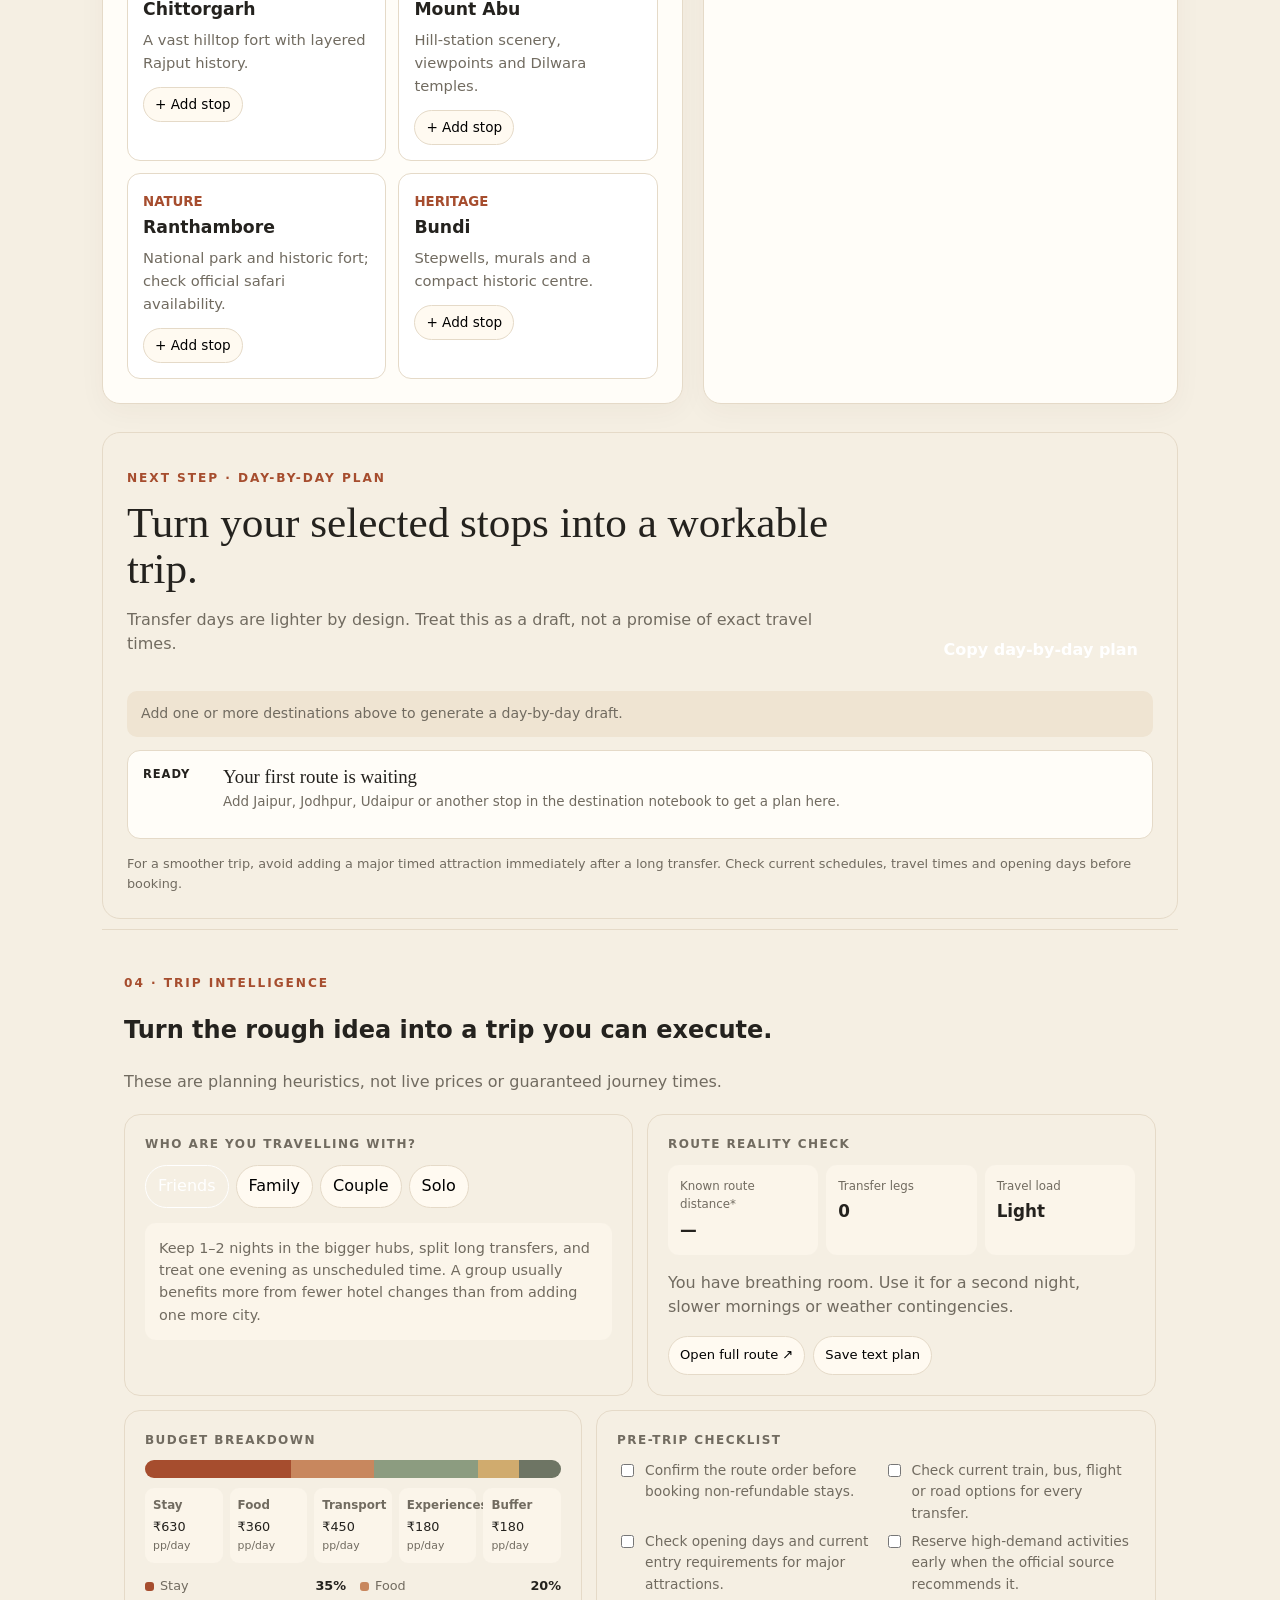
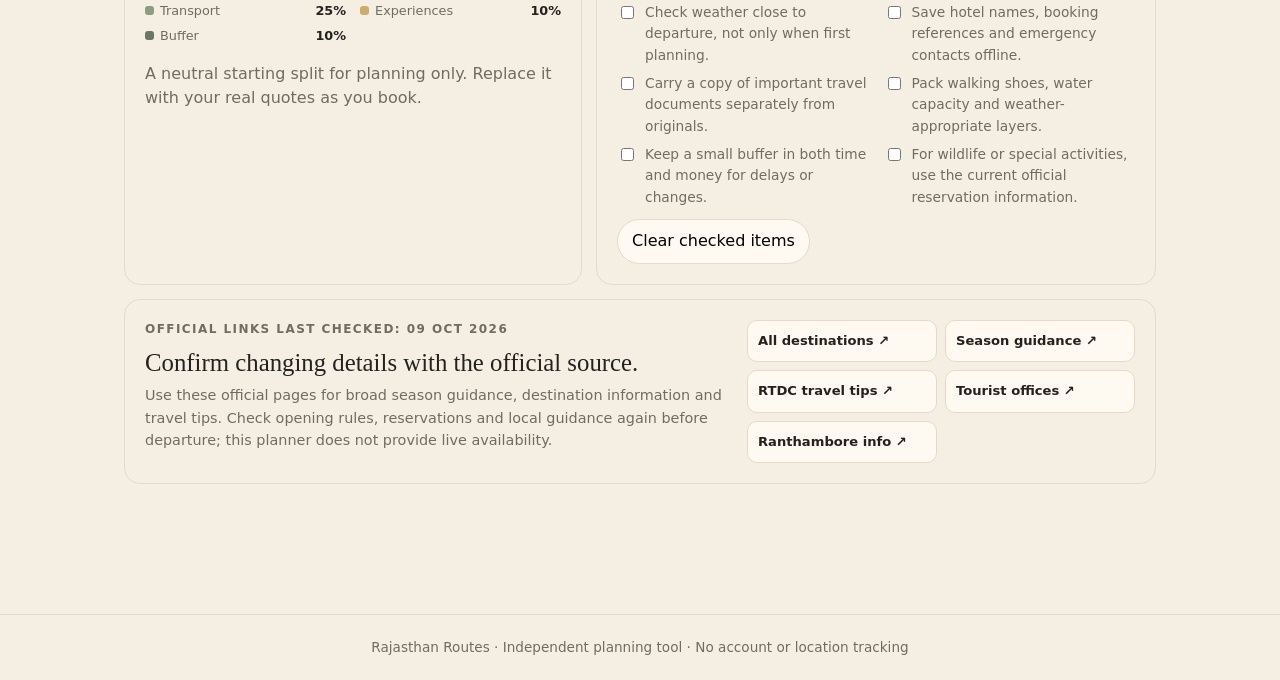
==== commit b65c76ee: "Clarify last-checked date for official travel links" ====
--- a/site/index.html
+++ b/site/index.html
@@ -28,7 +28,7 @@
 <article class="intel-card budget-card"><div class="card-kicker">Budget breakdown</div><div class="budget-bar" id="budgetBar"><span data-part="stay"></span><span data-part="food"></span><span data-part="transport"></span><span data-part="experiences"></span><span data-part="buffer"></span></div><div class="budget-amounts" id="budgetAmounts" aria-live="polite"></div><div class="budget-legend"><span><i></i>Stay <b>35%</b></span><span><i></i>Food <b>20%</b></span><span><i></i>Transport <b>25%</b></span><span><i></i>Experiences <b>10%</b></span><span><i></i>Buffer <b>10%</b></span></div><p class="muted">A neutral starting split for planning only. Replace it with your real quotes as you book.</p></article>
 <article class="intel-card checklist-card"><div class="card-kicker">Pre-trip checklist</div><div id="checklist" class="checklist"></div><button type="button" class="text-btn" id="clearChecks">Clear checked items</button></article>
 </div>
-<article class="intel-card source-card"><div><div class="card-kicker">Research basis · 08 Oct 2026</div><h3>Use the official source for the thing that can change.</h3><p>Rajasthan Tourism's current pages recommend winter for many travellers, advise advance reservations for popular services, and maintain tourist information offices across the state. Special activities such as Ranthambore should be checked against the current official system.</p></div><div class="source-links"><a href="https://www.tourism.rajasthan.gov.in/best-time-to-visit.html" target="_blank" rel="noopener noreferrer">Season guidance ↗</a><a href="https://rtdc.tourism.rajasthan.gov.in/Pages/TravelTips.aspx" target="_blank" rel="noopener noreferrer">RTDC travel tips ↗</a><a href="https://www.tourism.rajasthan.gov.in/contact-us.html" target="_blank" rel="noopener noreferrer">Tourist offices ↗</a><a href="https://www.tourism.rajasthan.gov.in/content/rajasthan-tourism/en/tourist-destinations/ranthambore.html" target="_blank" rel="noopener noreferrer">Ranthambore info ↗</a></div></article>
+<article class="intel-card source-card"><div><div class="card-kicker">Official links last checked: 09 Oct 2026</div><h3>Confirm changing details with the official source.</h3><p>Use these official pages for broad season guidance, destination information and travel tips. Check opening rules, reservations and local guidance again before departure; this planner does not provide live availability.</p></div><div class="source-links"><a href="https://www.tourism.rajasthan.gov.in/tourist-destinations.html" target="_blank" rel="noopener noreferrer">All destinations ↗</a><a href="https://www.tourism.rajasthan.gov.in/best-time-to-visit.html" target="_blank" rel="noopener noreferrer">Season guidance ↗</a><a href="https://rtdc.tourism.rajasthan.gov.in/Pages/TravelTips.aspx" target="_blank" rel="noopener noreferrer">RTDC travel tips ↗</a><a href="https://www.tourism.rajasthan.gov.in/contact-us.html" target="_blank" rel="noopener noreferrer">Tourist offices ↗</a><a href="https://www.tourism.rajasthan.gov.in/content/rajasthan-tourism/en/tourist-destinations/ranthambore.html" target="_blank" rel="noopener noreferrer">Ranthambore info ↗</a></div></article>
 </section></main>
 <footer class="footer">Rajasthan Routes · Independent planning tool · No account or location tracking</footer>
 <script>
